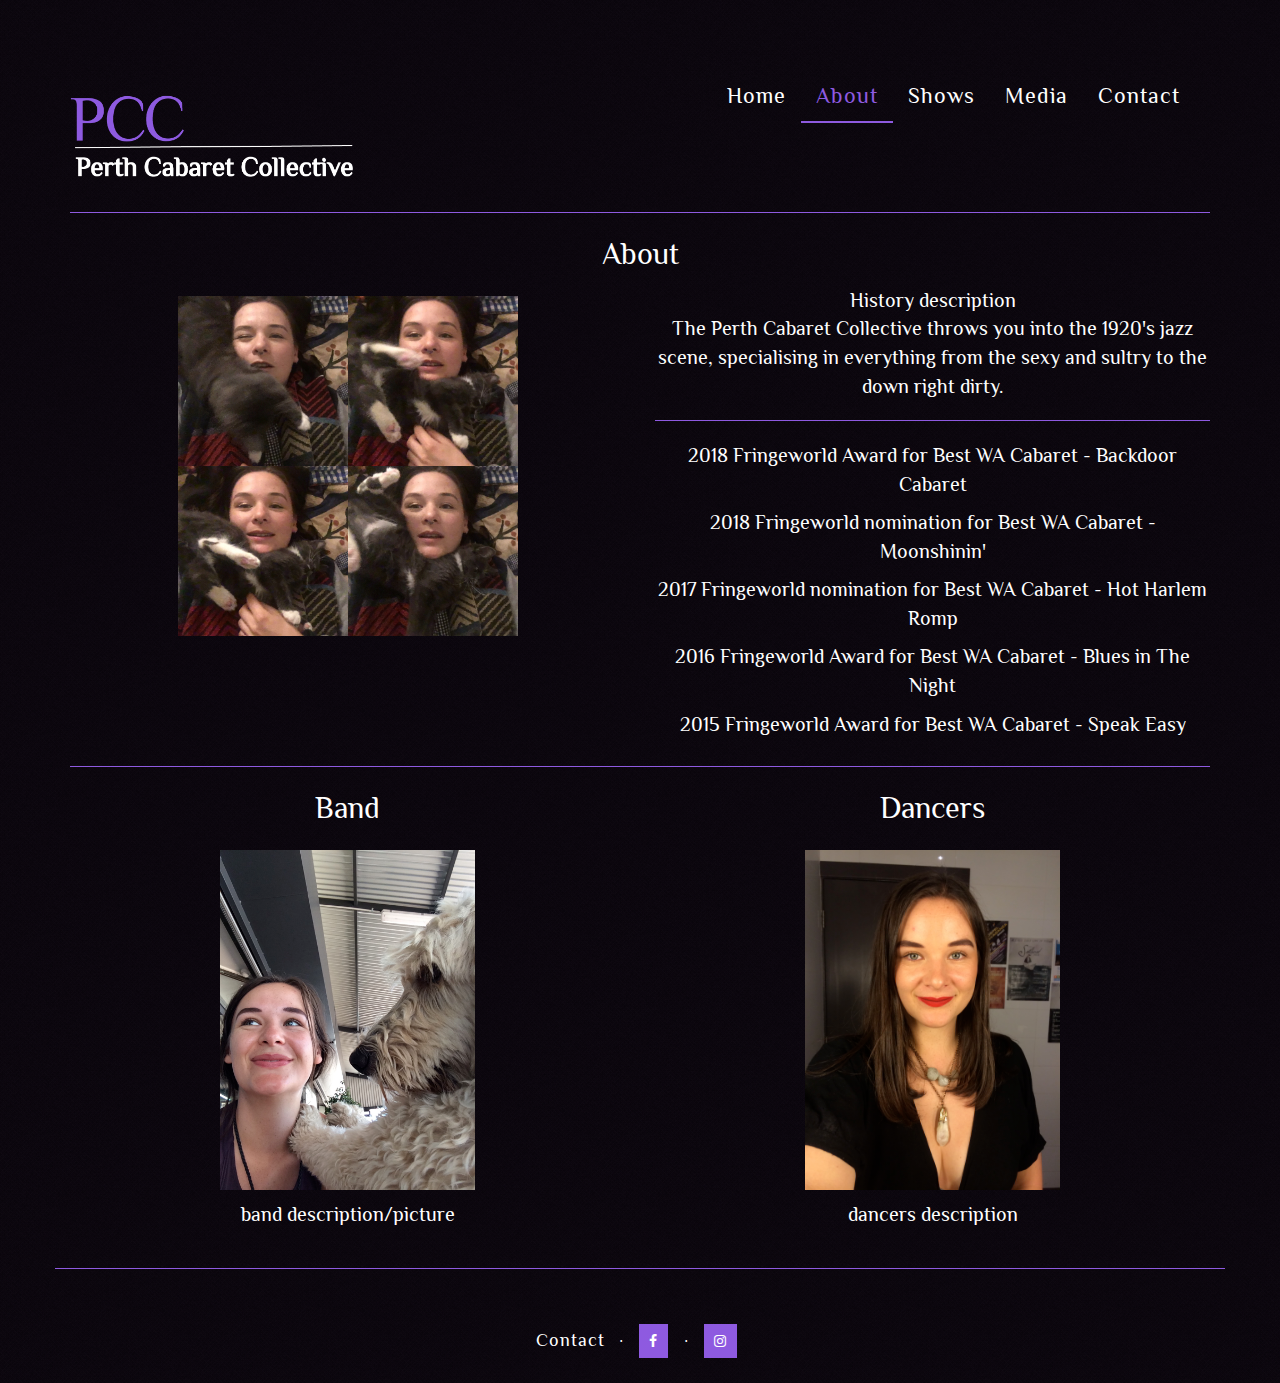
==== about.html @ c0825e1f "images lower qual" ====
﻿<!DOCTYPE html>
<html>
<head>
    <meta charset="UTF-8">
    <title>Perth Cabaret Collective - About</title>
    <link rel="stylesheet" href="css/style.css">
    <link rel="stylesheet" href="bootstrap/bootstrap.min.css">
    <link rel="stylesheet" href="https://cdnjs.cloudflare.com/ajax/libs/font-awesome/4.7.0/css/font-awesome.min.css">
    <script src="https://ajax.googleapis.com/ajax/libs/jquery/3.3.1/jquery.min.js"></script>
    <script src="https://maxcdn.bootstrapcdn.com/bootstrap/3.3.7/js/bootstrap.min.js"></script>
    <link href="https://fonts.googleapis.com/css?family=Philosopher" rel="stylesheet">
</head>
<body background="images/noisy_net/edited.png">
    <nav class="navbar" id="header">
        <div class="container">
            <div class="navbar-header">
                <a class="navbar-brand nav-style" id="logo" href="index.html">
                    <img id="logo" src="images/4x/logo.png" alt="PERTH CABARET COLLECTIVE">
                </a>
                <button type="button" class="navbar-toggle" data-toggle="collapse" data-target="#navMenu">
                    <span class="icon-bar"></span>
                    <span class="icon-bar"></span>
                    <span class="icon-bar"></span>
                </button>
            </div>

            <div class="collapse navbar-collapse" id="navMenu">
                <ul class="nav navbar-nav">
                    <li class="nav-item">
                        <a class="nav-item nav-link nav-style" href="index.html">Home</a>
                    </li>
                    <li class="nav-item">
                        <a class="nav-item nav-link nav-style active" href="about.html">About</a>
                    </li>
                    <li class="nav-item">
                        <a class="nav-item nav-link nav-style" href="shows.html">Shows</a>
                    </li>
                    <li class="nav-item">
                        <a class="nav-item nav-link nav-style" href="media.html">Media</a>
                    </li>
                    <li class="nav-item">
                        <a class="nav-item nav-link nav-style" href="contact.html">Contact</a>
                    </li>
                </ul>
            </div>
        </div>
    </nav>

    <div id="wrap">
        <div id="main">
            <div class="container">
                <hr />
                <p style="font-size:30px;">
                  About
                <p>
                <div class="row">
                    <div class="col-md-6">
                        <img src="images/about/about.jpg" class="img-responsive center-block aboutPicture">
                    </div>
                    <div class="col-md-6" id="aboutFeed">
                        <p>
                            History description<br>The Perth Cabaret Collective throws you into the 1920's jazz scene, specialising in everything from the sexy and sultry to the down right dirty.
                        </p>
                        <hr>
                        <div id="awardFeed"></div>
                    </div>
                </div>
                <script src="js/awards.js"></script>
                <script src="js/read/readAwards.js"></script>
                <hr>
                <div class="row">
                    <div class="col-md-6">
                      <p style="font-size:30px;">
                        Band
                      </p>
                      <p>
                        <img class="img-responsive center-block aboutPicture" src="images/about/band.jpg" alt="band"></img>
                        band description/picture
                      </p>
                    </div>
                    <div class="col-md-6">
                      <p style="font-size:30px;">
                        Dancers
                      </p>
                      <p>
                        <img class="img-responsive center-block aboutPicture" src="images/about/dancers.jpg" alt="dancers"></img>
                        dancers description
                      </p>
                    </div>

                </div>
            </div>
            <hr />
        </div>
    </div>

        <footer id="footer" class="footer">
            <div class="container">
                <ul class="list-inline">
                    <!--<li class="list-inline-item">
                            <a class="foot-titles" data-toggle="modal" href="" data-target="#subscribe">Subscribe</a>
                        </li>
                        <li class="footer-menu-divider list-inline-item">⋅</li>-->
                        <li class="list-inline-item">
                            <a class="foot-titles" href="contact.html">Contact</a>
                        </li>
                        <li class="footer-menu-divider list-inline-item">⋅</li>
                        <li class="list-inline-item">
                            <a href="https://www.facebook.com/perthcabaretcollective/" class="fa fa-facebook"></a>
                        </li>
                        <li class="footer-menu-divider list-inline-item">⋅</li>
                        <li class="list-inline-item">
                            <a href="https://www.instagram.com/perthcabaretcollective/" class="fa fa-instagram"></a>
                        </li>
                    </ul>
                </div>
                <div id="subscribe" class="modal fade" role="dialog">
                    <div class="modal-dialog">
                        <div class="modal-content">
                            <div class="modal-header">
                                <h4 class="modal-title">Subscribe</h4>
                            </div>
                            <div class="modal-body">
                                <p>
                                    Sign up to our newsletter to make sure you never miss a show!
                                </p>
                                <form class="form-inline" action="/action_page.php">
                                    <div class="form-group">
                                        <input type="email" class="form-control" id="email" placeholder="Enter email">
                                    </div>
                                    <button type="submit" class="btn btn-default">Sign up</button>
                                </form>
                            </div>
                            <div class="modal-footer">
                                <button type="button" class="btn btn-default" data-dismiss="modal">Close</button>
                            </div>
                        </div>
                    </div>
                </div>


            </footer>

    </body>

    </html>
---- css/style.css ----
html, body {
    height: 100%;
}
#header {
    padding-top: 70px;
    padding-bottom: 30px;
}

#logo {
    max-height: 115px;
    max-width: 95%;
}
.navbar-nav {
    float: right !important;
}

nav .navbar-nav li.nav-item a.nav-item.nav-link, nav .navbar-nav li.nav-item a.nav-item.nav-link:visited{
    color: white;
    transition: color .2s ease-out;
    background-color: transparent;
    text-decoration: none;
}
    nav .navbar-nav li.nav-item a.nav-item.nav-link:hover, nav .navbar-nav li.nav-item a.nav-item.nav-link.nav-style.active {
        color: #8E5AE0;
    }
    nav .navbar-nav li.nav-item a.nav-item.nav-link.nav-style.active {
        color: #8E5AE0;
        border-bottom: 2px solid #8E5AE0;
    }

.navbar-brand {
    color: WHITE;
    background-color: transparent;
    text-decoration: none;
    font-family: 'Philosopher', sans-serif;
    font-size: 30px !important;
    height: 70px !important;
    line-height: 30px !important;
    text-align: center;
    transition: color .2s ease-out
}



.icon-bar {
    display: block;
    width: 22px;
    height: 2px;
    border-radius: 1px;
    border: 1px solid white;
}
#wrap {
    min-height: 80%;
}

#main {
    overflow: auto;
    max-width: 1170px;
    margin: auto;
    padding-bottom: 70px; /* this needs to be bigger than footer height*/
}

p {
    text-align: center;
    font-family: 'Philosopher', sans-serif;
    color:white;
    font-size:20px;
}
.form-group {
    font-family: 'Philosopher', sans-serif;
    color:white;
    font-size: 15px;
}

hr {
    border-top: 1px solid #8E5AE0 !important;
}
a {
    text-align: center;
    text-decoration: none !important;
    font-family: 'Philosopher', sans-serif;
    font-size: 22px;
    letter-spacing: 1px;
}


.btn-custom {
    background: #8E5AE0;
    border-color: #8E5AE0;
    color: white;
    font-size: 18px !important;
}

    .btn-custom:hover {
        background: white;
        border-color: #8E5AE0;
        color: #8E5AE0;
    }

/*Shows future/past tabs*/
.nav-tabs {
    border-bottom: 1px solid #8E5AE0 !important;
}

    .nav-tabs > li.active > a {
        background-color: transparent !important;
        border: none !important;
        color: #8E5AE0 !important;
    }

    .nav-tabs > li > a {
        color: white;
        background-color: transparent;
        border: none !important;
    }
    .nav-tabs > li > a:hover {
        color: #8E5AE0;
        background-color: transparent !important;
        border: none !important;
        text-decoration:none!important;
    }

.row{
  padding-bottom: 10px;
}

.parent{
  height: 100%;
}

#instaBox, #promo{
  vertical-align: center !important;
  align-items: center !important;
  text-align: center;
  height: 72vh !important;
  overflow-y: auto;
}
#aboutFeed{
    vertical-align: center !important;
    align-items: center !important;
    text-align: center;
    height: 50vh !important;
    overflow-y: auto;
}
#youtubeFeed{
    vertical-align: center !important;
    align-items: center !important;
    text-align: center;
    height: 340px !important;
    overflow-x: scroll;
    overflow-y: hidden;
    white-space: nowrap
}
#galleryRow{
    max-width:95%;
}
.carousel-inner img {
    margin: auto;
}

iframe {
    padding: 12px;
}


#instaFeed{
  padding: 12px;
}

/*MODALS*/
.footer {
    text-align: center;
    position: relative;
    margin-top: -70px; /* negative value of footer height */
    height: 70px;
    clear: both;
    color: white !important;
    padding-top: 20px;
}

.foot-titles, .foot-titles:visited, p a, p a:visited {
    color: white;
    font-size: 18px;
    text-decoration: none;
}

    .foot-titles:hover, p a:hover {
        color: #8E5AE0;
        text-decoration: none;
    }

.modal-body p {
    color: black;
}
#galleryCarousel{
    width:80%;
    margin: 0 auto;
}
.aboutPicture{
  max-height: 40vh !important;
  padding: 10px !important;
}

/*Footer ICONS*/
.fa {
    padding: 10px;
    text-align: center;
    text-decoration: none;
    background:#8E5AE0;
    margin: 15px 2px;
    color: white;
}

.modal-title{
    color:black;
}



/*CSS TO CHANGE COLLAPSE BREAKPOINT STARTS HERE*/
@media (min-width: 1000px) {
  .navbar.navbar-tall .navbar-nav > li > a {
    line-height: 70px;
  }
}

@media (max-width: 1001px) and (min-width: 768px) {
  .navbar.navbar-fixed-bottom .navbar-collapse,
  .navbar.navbar-fixed-top .navbar-collapse {
    max-height: auto;
    overflow-x: visible;
  }
}
@media (max-width: 1001px) {
  .navbar .navbar-header {
    float: none;
    min-height: 100px;
  }
  .navbar .navbar-left,
  .navbar .navbar-right {
    float: none !important;
  }
  .navbar .navbar-right {
    margin-right: 0px;
  }
  .navbar .navbar-right~.navbar-right {
    margin-right: 0;
  }
  .navbar .navbar-toggle {
    display: block;
    margin-top: 32.5px;
  }
  .navbar .navbar-collapse {
    border-top: 1px solid transparent;
    box-shadow: inset 0 1px 0 rgba(255, 255, 255, 0.1);
  }
  .navbar.navbar-fixed-top {
    top: 0;
    border-width: 0 0 1px;
  }
  .navbar .navbar-collapse.collapse {
    display: none!important;
    overflow: visible!important;
  }
  .navbar .navbar-nav {
    float: none!important;
    margin-top: 12px;
  }
  .navbar .navbar-nav>li {
    float: none;
  }
  .navbar .navbar-nav>li>a {
    padding-top: 10px;
    padding-bottom: 10px;
  }
  .navbar .collapse.in {
    display: block !important;
    overflow-y: auto;
  }
  .navbar .navbar-nav .dropdown-menu > li > a,
  .navbar .navbar-nav .dropdown-menu > li > a:hover,
  .navbar .navbar-nav .dropdown-menu > li > a:focus {
    color: #777;
  }
  .navbar .navbar-nav .open .dropdown-menu {
    position: static;
    float: none;
    width: auto;
    margin-top: 0;
    background-color: transparent;
    border: 0;
    -webkit-box-shadow: none;
    box-shadow: none;
  }
}
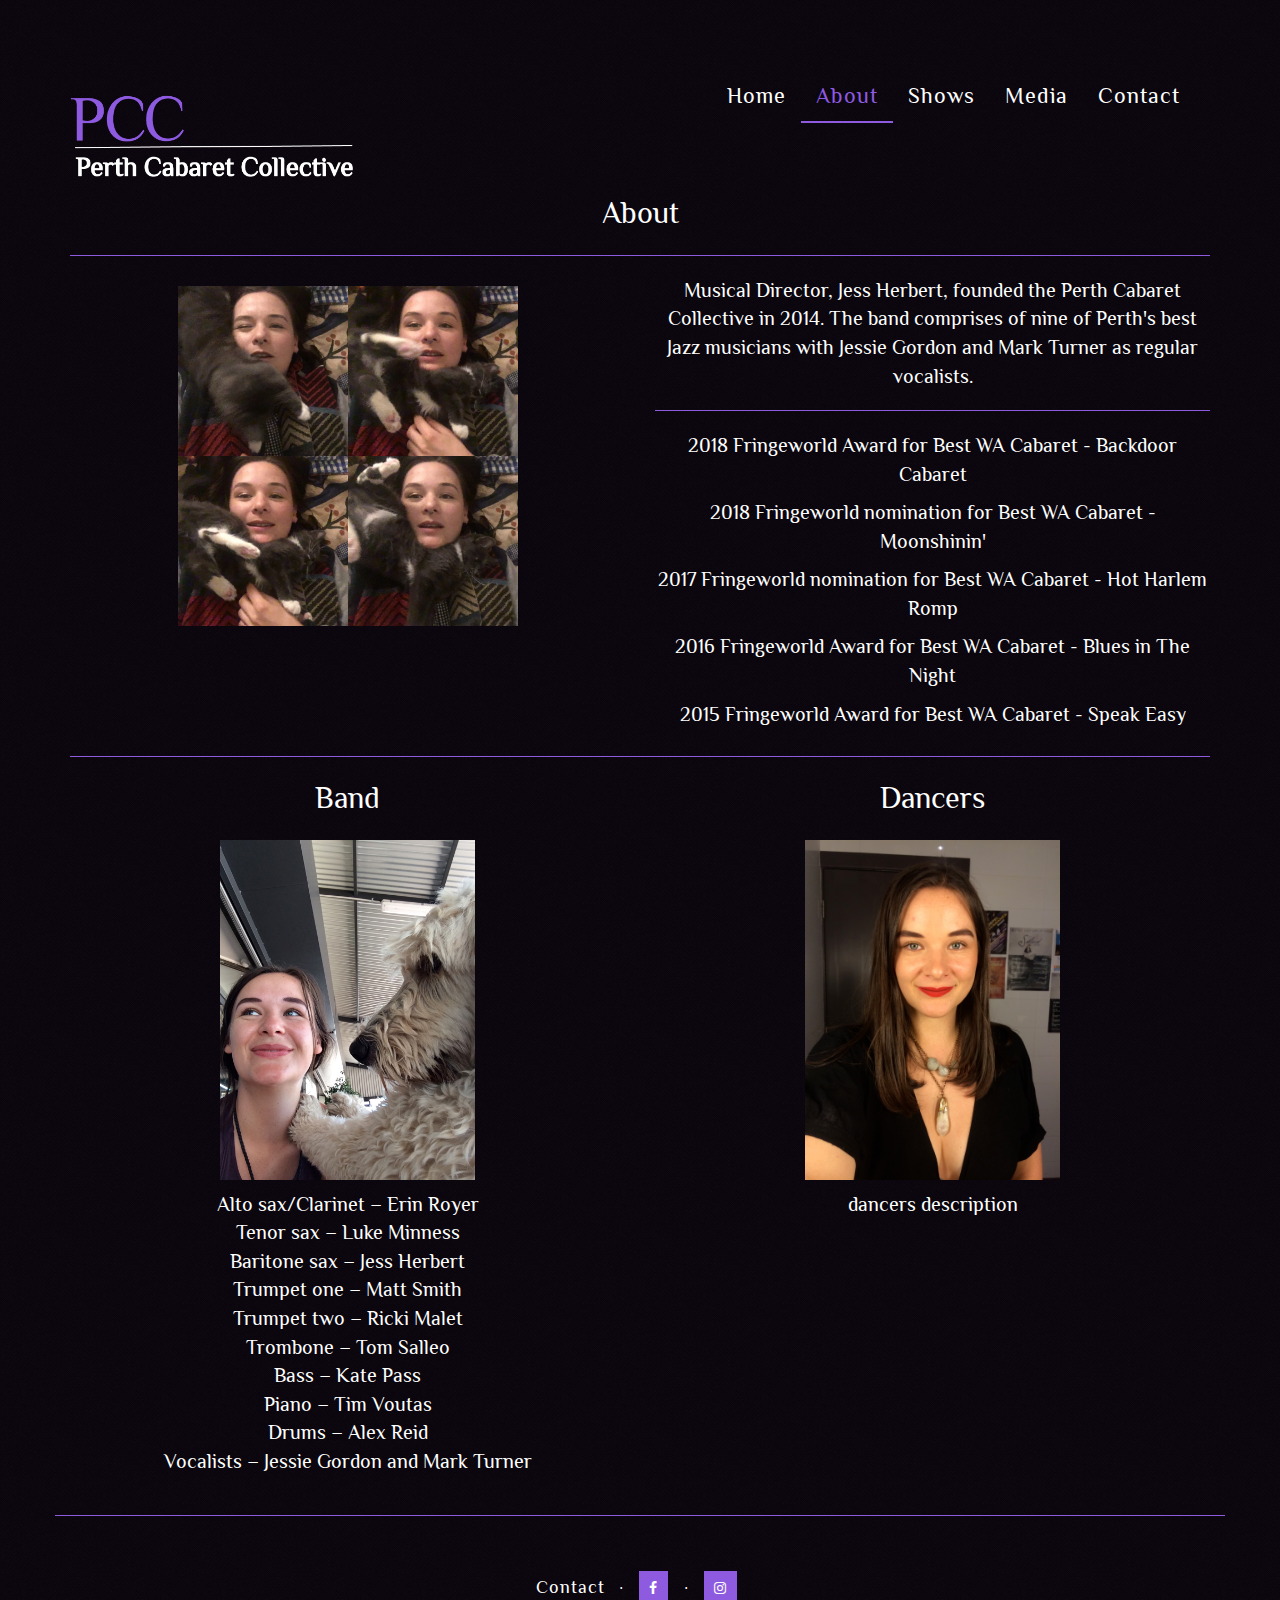
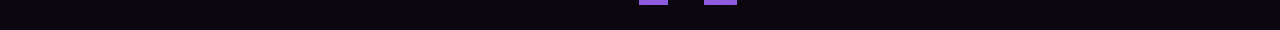
==== commit a6204dc4: "band description" ====
--- a/about.html
+++ b/about.html
@@ -49,21 +49,22 @@
     <div id="wrap">
         <div id="main">
             <div class="container">
-                <hr />
                 <p style="font-size:30px;">
-                  About
+                    About
                 <p>
-                <div class="row">
-                    <div class="col-md-6">
-                        <img src="images/about/about.jpg" class="img-responsive center-block aboutPicture">
-                    </div>
-                    <div class="col-md-6" id="aboutFeed">
-                        <p>
-                            History description<br>The Perth Cabaret Collective throws you into the 1920's jazz scene, specialising in everything from the sexy and sultry to the down right dirty.
-                        </p>
-                        <hr>
-                        <div id="awardFeed"></div>
-                    </div>
+                    <hr />
+
+                    <div class="row">
+                        <div class="col-md-6">
+                            <img src="images/about/about.jpg" class="img-responsive center-block aboutPicture">
+                        </div>
+                        <div class="col-md-6" id="aboutFeed">
+                <p>
+                    Musical Director, Jess Herbert, founded the Perth Cabaret Collective in 2014. The band comprises of nine of Perth's best Jazz musicians with Jessie Gordon and Mark Turner as regular vocalists.
+                </p>
+                <hr>
+                <div id="awardFeed"></div>
+            </div>
                 </div>
                 <script src="js/awards.js"></script>
                 <script src="js/read/readAwards.js"></script>
@@ -74,8 +75,17 @@
                         Band
                       </p>
                       <p>
-                        <img class="img-responsive center-block aboutPicture" src="images/about/band.jpg" alt="band"></img>
-                        band description/picture
+                          <img class="img-responsive center-block aboutPicture" src="images/about/band.jpg" alt="band"></img>
+                          Alto sax/Clarinet – Erin Royer<br />
+                          Tenor sax – Luke Minness<br />
+                          Baritone sax – Jess Herbert<br />
+                          Trumpet one – Matt Smith<br />
+                          Trumpet two – Ricki Malet<br />
+                          Trombone – Tom Salleo<br />
+                          Bass – Kate Pass<br />
+                          Piano – Tim Voutas<br />
+                          Drums – Alex Reid<br />
+                          Vocalists – Jessie Gordon and Mark Turner
                       </p>
                     </div>
                     <div class="col-md-6">
--- a/css/style.css
+++ b/css/style.css
@@ -129,28 +129,31 @@
   height: 100%;
 }
 
-#instaBox, #promo{
-  vertical-align: center !important;
-  align-items: center !important;
-  text-align: center;
-  height: 72vh !important;
-  overflow-y: auto;
-}
-#aboutFeed{
+#instaBox, #promo {
     vertical-align: center !important;
     align-items: center !important;
     text-align: center;
+    height: 72vh !important;
+    overflow-y: auto;
+    -webkit-overflow-scrolling: auto !important;
+}
+#aboutFeed {
+    vertical-align: center !important;
+    align-items: center !important;
+    text-align: center;
     height: 50vh !important;
     overflow-y: auto;
-}
-#youtubeFeed{
+    -webkit-overflow-scrolling: auto !important;
+}
+#youtubeFeed {
     vertical-align: center !important;
     align-items: center !important;
     text-align: center;
     height: 340px !important;
     overflow-x: scroll;
     overflow-y: hidden;
-    white-space: nowrap
+    white-space: nowrap;
+    -webkit-overflow-scrolling: auto !important;
 }
 #galleryRow{
     max-width:95%;
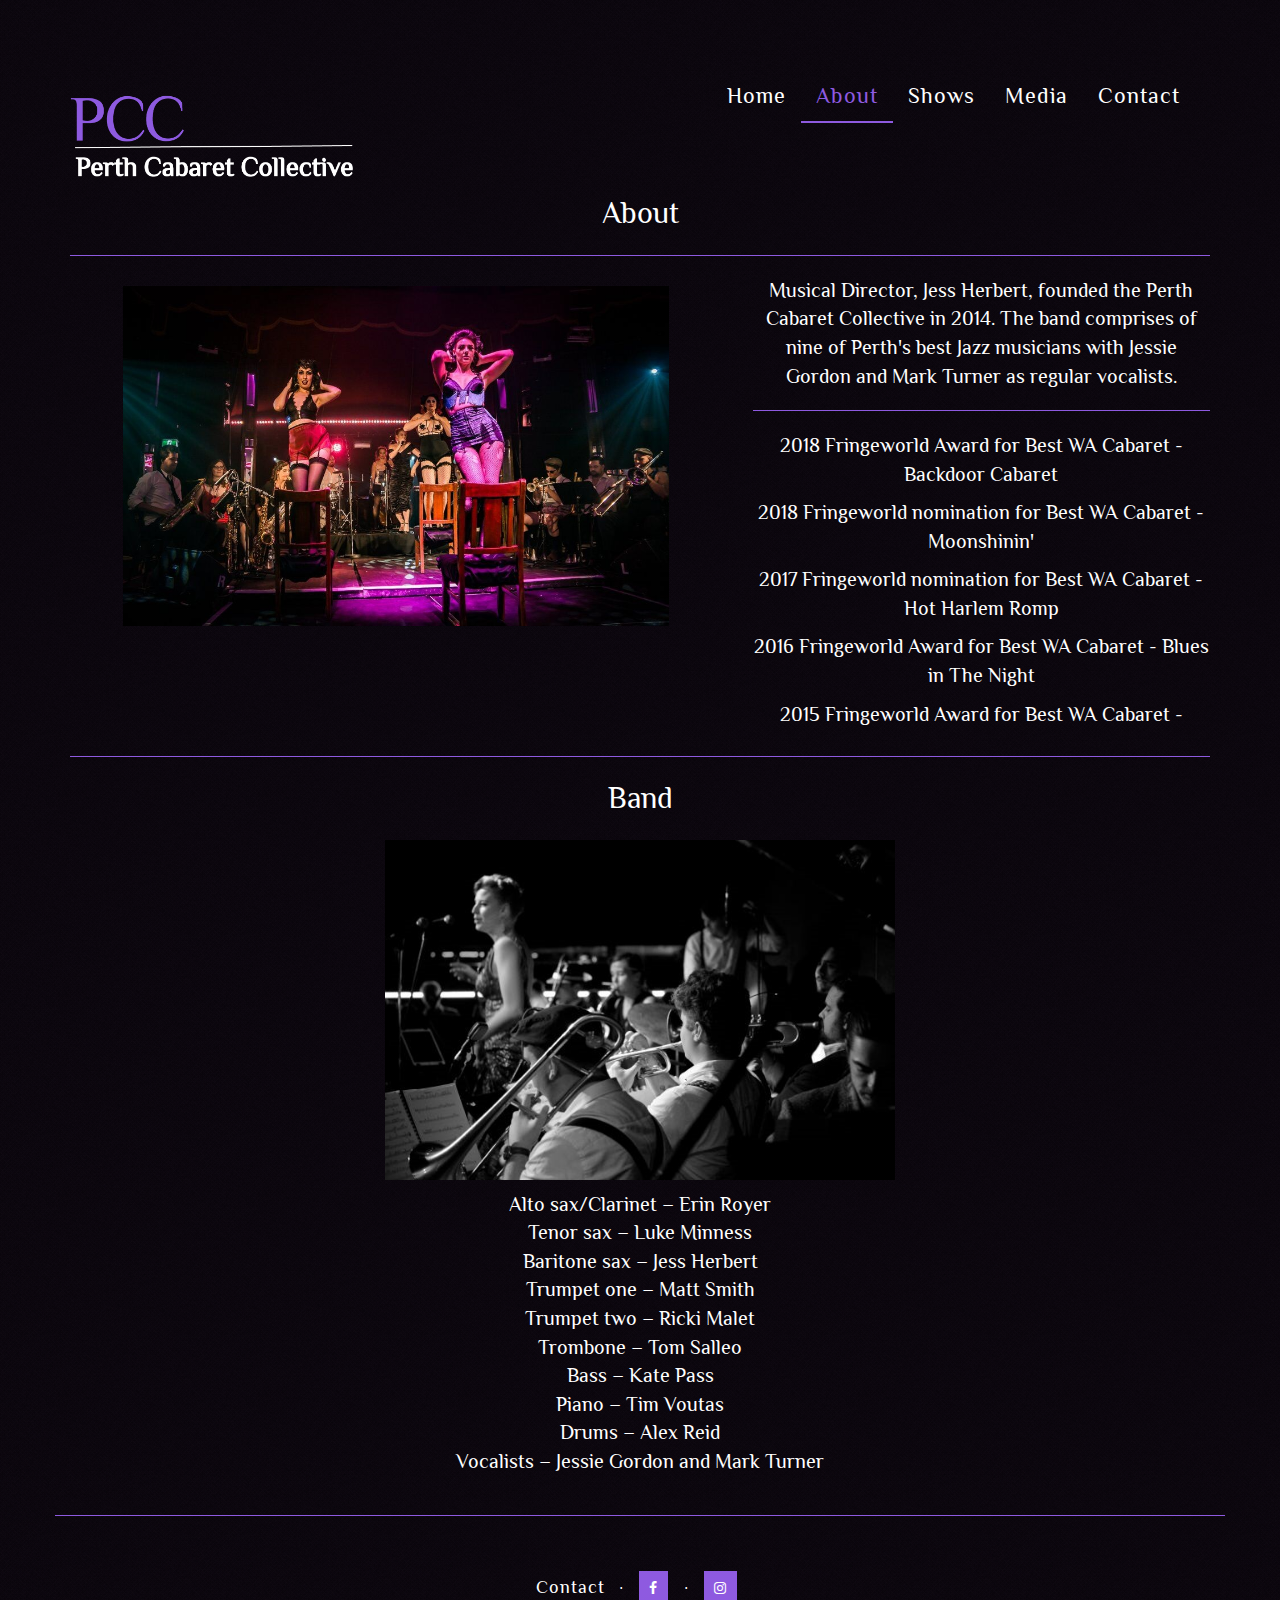
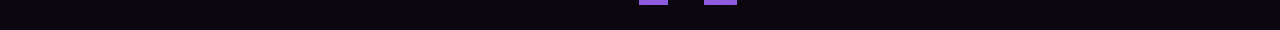
==== commit 8f74be8c: "pictures" ====
--- a/about.html
+++ b/about.html
@@ -55,10 +55,10 @@
                     <hr />
 
                     <div class="row">
-                        <div class="col-md-6">
+                        <div class="col-md-7">
                             <img src="images/about/about.jpg" class="img-responsive center-block aboutPicture">
                         </div>
-                        <div class="col-md-6" id="aboutFeed">
+                        <div class="col-md-5" id="aboutFeed">
                 <p>
                     Musical Director, Jess Herbert, founded the Perth Cabaret Collective in 2014. The band comprises of nine of Perth's best Jazz musicians with Jessie Gordon and Mark Turner as regular vocalists.
                 </p>
@@ -70,7 +70,7 @@
                 <script src="js/read/readAwards.js"></script>
                 <hr>
                 <div class="row">
-                    <div class="col-md-6">
+                    <div class="col-md-12">
                       <p style="font-size:30px;">
                         Band
                       </p>
@@ -88,6 +88,7 @@
                           Vocalists – Jessie Gordon and Mark Turner
                       </p>
                     </div>
+                    <!--
                     <div class="col-md-6">
                       <p style="font-size:30px;">
                         Dancers
@@ -97,6 +98,7 @@
                         dancers description
                       </p>
                     </div>
+                        -->
 
                 </div>
             </div>
--- a/css/style.css
+++ b/css/style.css
@@ -203,6 +203,9 @@
 .aboutPicture{
   max-height: 40vh !important;
   padding: 10px !important;
+}
+.carouselPic{
+    width:100%;
 }
 
 /*Footer ICONS*/
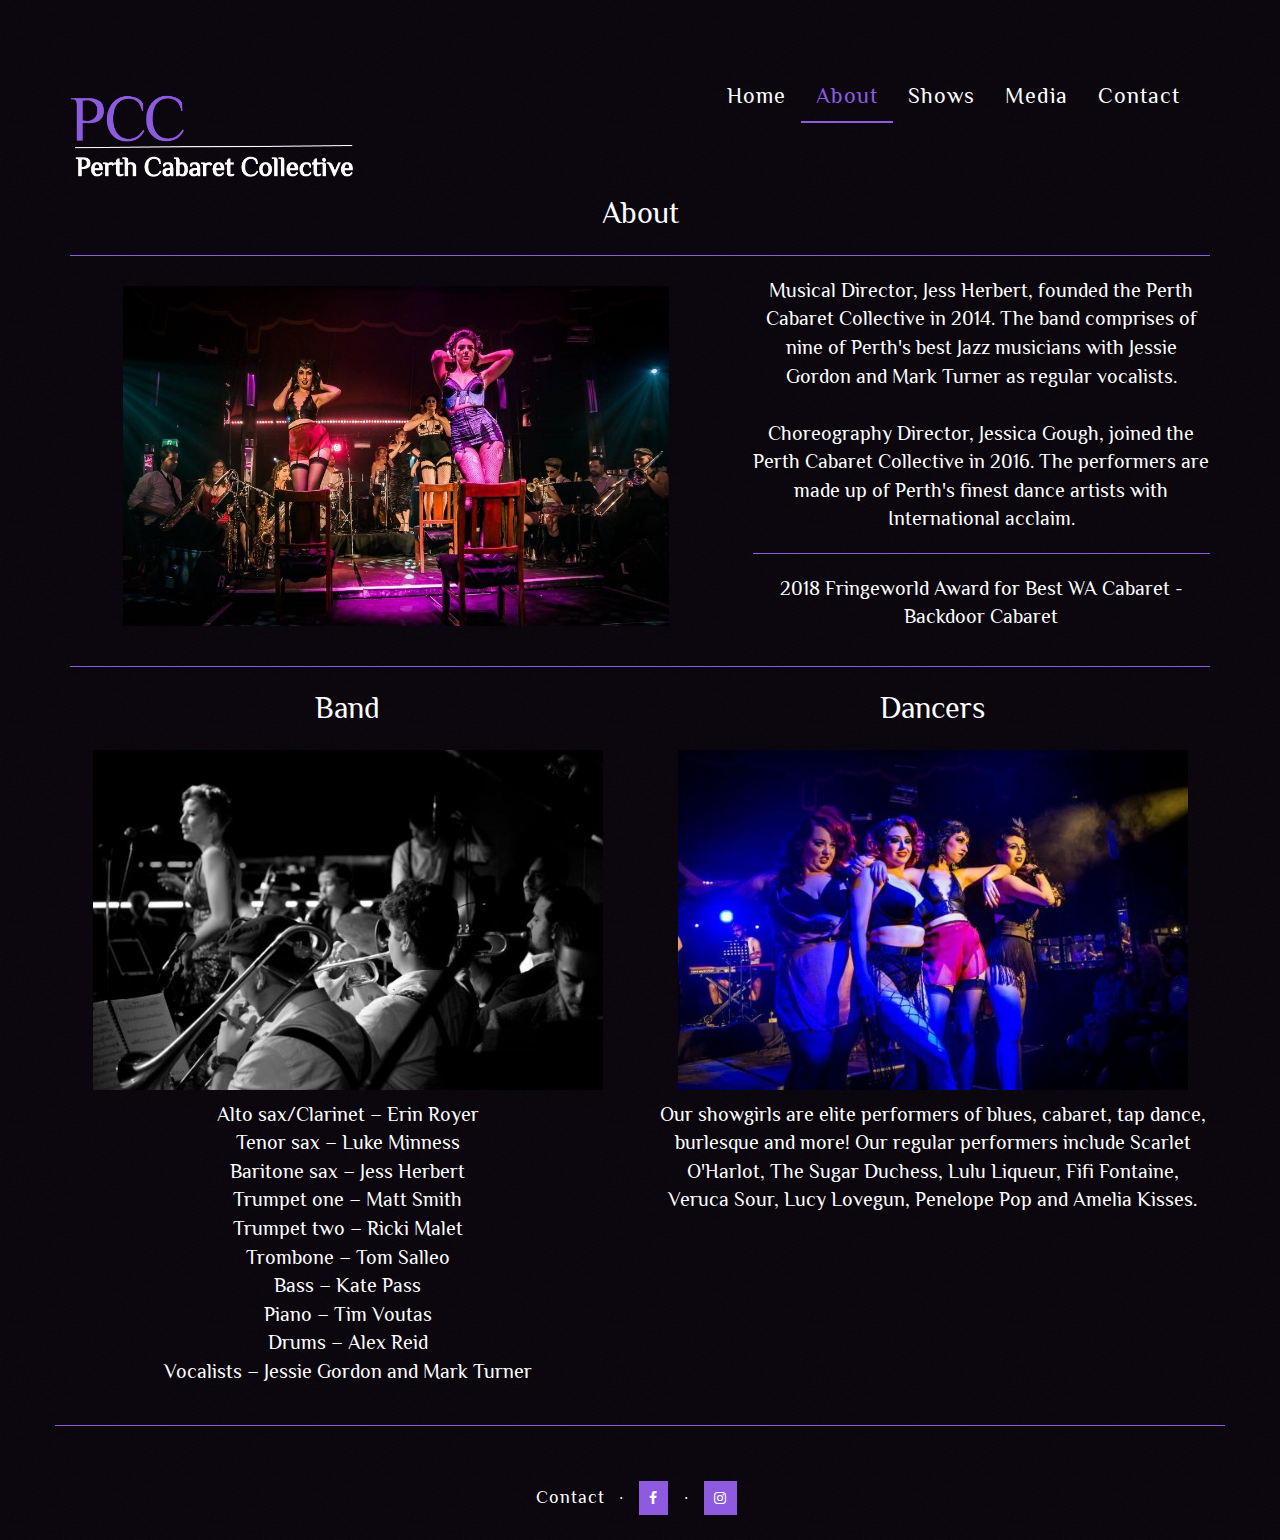
==== commit 53cb0443: "gallery" ====
--- a/about.html
+++ b/about.html
@@ -61,6 +61,9 @@
                         <div class="col-md-5" id="aboutFeed">
                 <p>
                     Musical Director, Jess Herbert, founded the Perth Cabaret Collective in 2014. The band comprises of nine of Perth's best Jazz musicians with Jessie Gordon and Mark Turner as regular vocalists.
+                    <br /><br />
+                    Choreography Director, Jessica Gough, joined the Perth Cabaret Collective in 2016. The performers are made up of Perth's finest dance artists with International acclaim.
+
                 </p>
                 <hr>
                 <div id="awardFeed"></div>
@@ -70,7 +73,7 @@
                 <script src="js/read/readAwards.js"></script>
                 <hr>
                 <div class="row">
-                    <div class="col-md-12">
+                    <div class="col-md-6">
                       <p style="font-size:30px;">
                         Band
                       </p>
@@ -88,17 +91,17 @@
                           Vocalists – Jessie Gordon and Mark Turner
                       </p>
                     </div>
-                    <!--
+                    
                     <div class="col-md-6">
                       <p style="font-size:30px;">
                         Dancers
                       </p>
                       <p>
-                        <img class="img-responsive center-block aboutPicture" src="images/about/dancers.jpg" alt="dancers"></img>
-                        dancers description
+                          <img class="img-responsive center-block aboutPicture" src="images/about/dancers.jpeg" alt="dancers"></img>
+                          Our showgirls are elite performers of blues, cabaret, tap dance, burlesque and more! Our regular performers include Scarlet O'Harlot, The Sugar Duchess, Lulu Liqueur, Fifi Fontaine, Veruca Sour, Lucy Lovegun, Penelope Pop and Amelia Kisses.
                       </p>
                     </div>
-                        -->
+                        
 
                 </div>
             </div>
--- a/css/style.css
+++ b/css/style.css
@@ -45,10 +45,10 @@
 
 .icon-bar {
     display: block;
-    width: 22px;
-    height: 2px;
-    border-radius: 1px;
-    border: 1px solid white;
+    width: 34px !important;
+    height: 2px !important;
+    border-radius: 12px;
+    border: 2px solid white;
 }
 #wrap {
     min-height: 80%;
@@ -141,7 +141,7 @@
     vertical-align: center !important;
     align-items: center !important;
     text-align: center;
-    height: 50vh !important;
+    height: 40vh !important;
     overflow-y: auto;
     -webkit-overflow-scrolling: auto !important;
 }
@@ -167,8 +167,9 @@
 }
 
 
-#instaFeed{
-  padding: 12px;
+#instaFeed {
+    padding: 12px;
+    -webkit-overflow-scrolling: auto !important;
 }
 
 /*MODALS*/
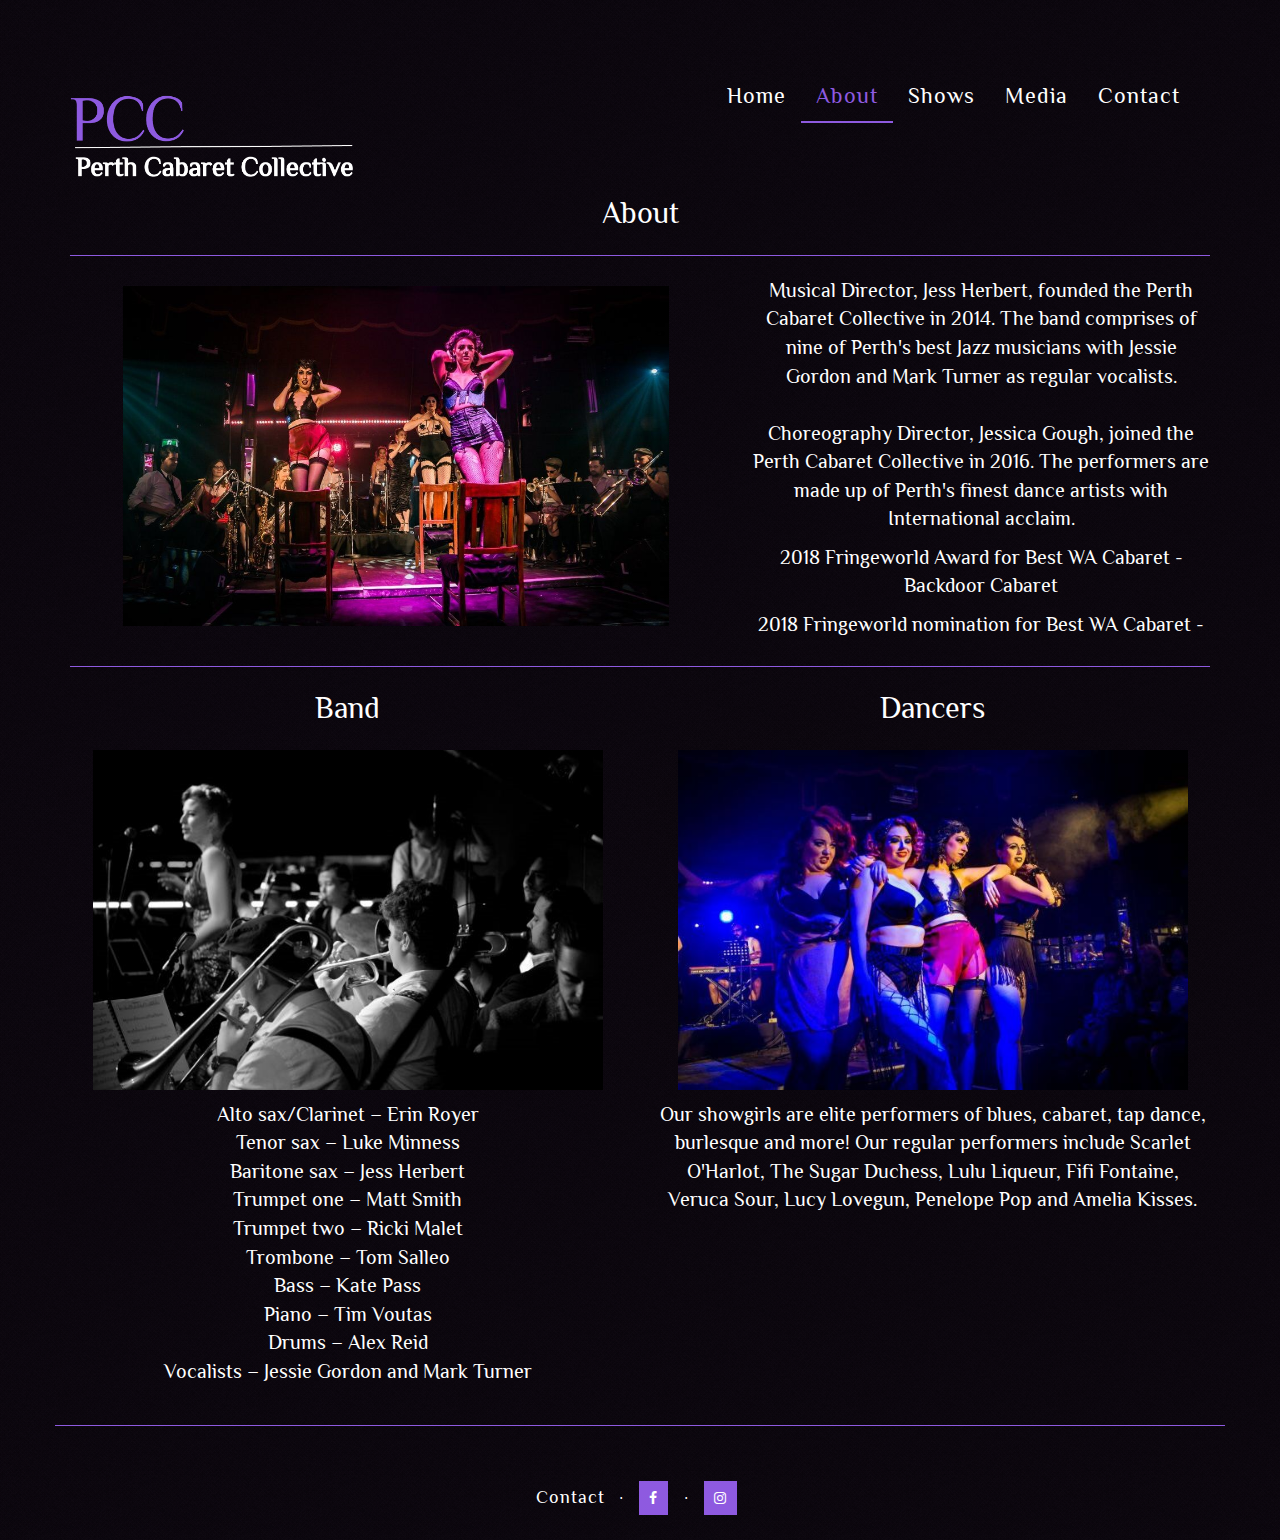
==== commit 28cb7686: "remove line" ====
--- a/about.html
+++ b/about.html
@@ -65,7 +65,7 @@
                     Choreography Director, Jessica Gough, joined the Perth Cabaret Collective in 2016. The performers are made up of Perth's finest dance artists with International acclaim.
 
                 </p>
-                <hr>
+                
                 <div id="awardFeed"></div>
             </div>
                 </div>
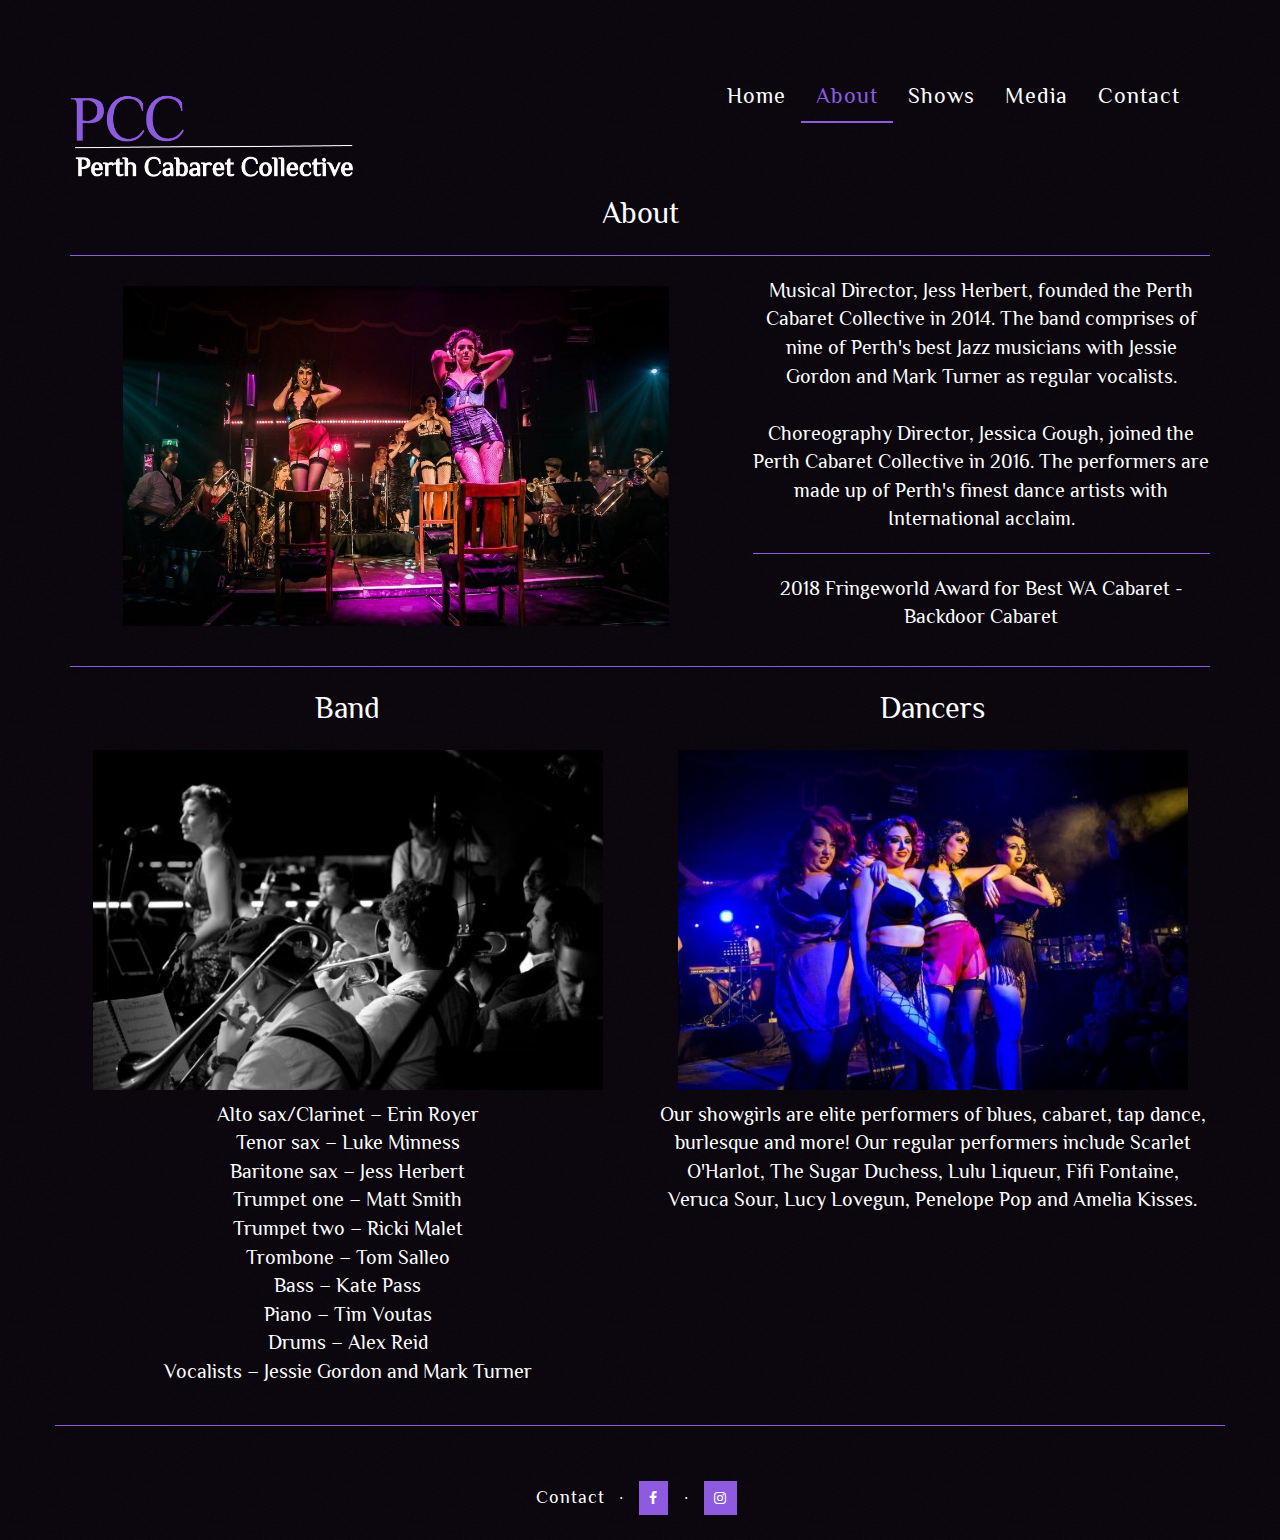
==== commit 4168975d: "line" ====
--- a/about.html
+++ b/about.html
@@ -65,7 +65,7 @@
                     Choreography Director, Jessica Gough, joined the Perth Cabaret Collective in 2016. The performers are made up of Perth's finest dance artists with International acclaim.
 
                 </p>
-                
+                <hr />
                 <div id="awardFeed"></div>
             </div>
                 </div>
